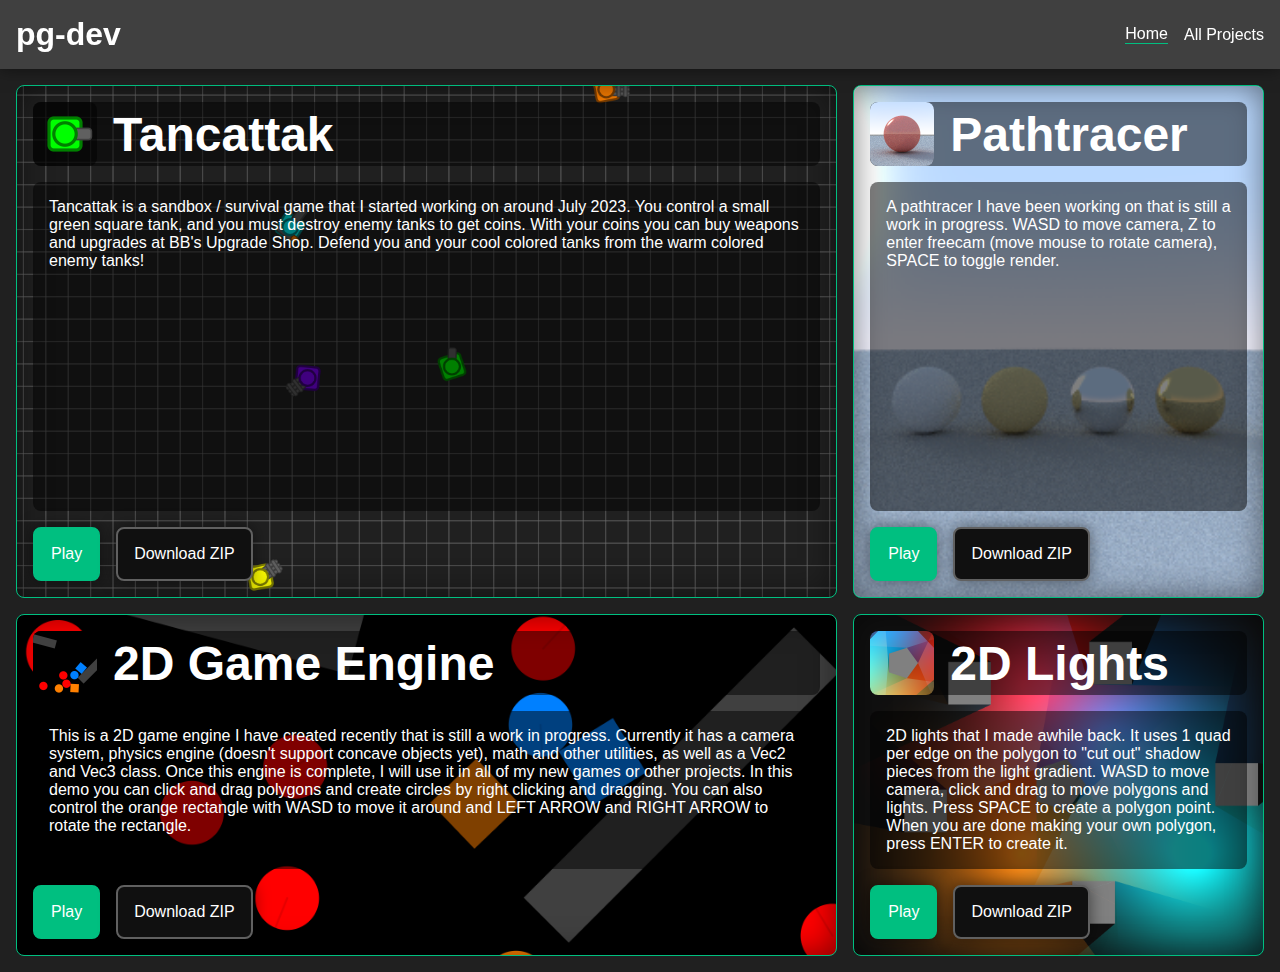
==== index.html @ 0097d8b5 "Added my entire website." ====
<!DOCTYPE html>
<html lang="en">
<head>
    <meta charset="UTF-8">
    <meta name="viewport" content="width=device-width, initial-scale=1.0">
    <link rel="stylesheet" href="styles/styles.css">
    <script src="scripts/index.js"></script>
    <title>Home</title>
</head>
<body>
    <header class="header-1">
        <h2>pg-dev</h2>
        <div class="flex-row flex-row-16g">
            <a href="./index.html" class="header-link current-url">Home</a>
            <a href="./projects.html" class="header-link">All Projects</a>
        </div>
    </header>
    <div class="item-grid-list">
        <div class="item-tab item-parallax-background" style="background-image: url(./assets/tancattak_bg_full.png);">
            <div class="flex-row flex-row-16g flex-wrap item-tab-title-container">
                <img class="item-logo" src="./assets/tancattak_logo.png">
                <h2 class="item-title">Tancattak</h2>
            </div>
            <p class="spaced-v-16 bordered-text item-tab-desc">Tancattak is a sandbox / survival game that I started working on around July 2023. You control a small green square tank, and you must destroy enemy tanks to get coins. With your coins you can buy weapons and upgrades at BB's Upgrade Shop. Defend you and your cool colored tanks from the warm colored enemy tanks!</p>
            <div class="flex-row flex-row-16g">
                <a href="./projects/tancattak_v1_05/index.html" class="btn btn-3 link-btn">Play</a>
                <a href="./projects/tancattak_v1_05/tg_beta_v1_05.zip" target="_blank" class="btn btn-2 link-btn">Download ZIP</a>
            </div>
        </div>
        <div class="item-tab item-parallax-background item-parallax-background-2" style="background-image: url(./assets/pathtracer_bg_2_full.png);">
            <div class="flex-row flex-row-16g flex-wrap item-tab-title-container">
                <img class="item-logo" src="./assets/pathtracer_logo.png">
                <h2 class="item-title">Pathtracer</h2>
            </div>
            <p class="spaced-v-16 bordered-text item-tab-desc">A pathtracer I have been working on that is still a work in progress. WASD to move camera, Z to enter freecam (move mouse to rotate camera), SPACE to toggle render.</p>
            <div class="flex-row flex-row-16g">
                <a href="./projects/pathtracer_v0_9/index.html" class="btn btn-3 link-btn">Play</a>
                <a href="./projects/pathtracer_v0_9/pathtracer_v0_9.zip" target="_blank" class="btn btn-2 link-btn">Download ZIP</a>
            </div>
        </div>
        <div class="item-tab item-parallax-background item-parallax-background-2" style="background-image: url(./assets/pg_2d_engine_bg_full.png);">
            <div class="flex-row flex-row-16g flex-wrap item-tab-title-container">
                <img class="item-logo" src="./assets/pg_2d_engine_logo.png">
                <h2 class="item-title">2D Game Engine</h2>
            </div>
            <p class="spaced-v-16 bordered-text item-tab-desc">This is a 2D game engine I have created recently that is still a work in progress. Currently it has a camera system, physics engine (doesn't support concave objects yet), math and other utilities, as well as a Vec2 and Vec3 class. Once this engine is complete, I will use it in all of my new games or other projects. In this demo you can click and drag polygons and create circles by right clicking and dragging. You can also control the orange rectangle with WASD to move it around and LEFT ARROW and RIGHT ARROW to rotate the rectangle.</p>
            <div class="flex-row flex-row-16g">
                <a href="./projects/pg_2D_engine_v0_5/index.html" class="btn btn-3 link-btn">Play</a>
                <a href="./projects/pg_2D_engine_v0_5/pg_2D_engine_v0_5.zip" target="_blank" class="btn btn-2 link-btn">Download ZIP</a>
            </div>
        </div>
        <div class="item-tab item-parallax-background" style="background-image: url(./assets/2d_lights_bg_full.png);">
            <div class="flex-row flex-row-16g flex-wrap item-tab-title-container">
                <img class="item-logo" src="./assets/2d_lights_logo.png">
                <h2 class="item-title">2D Lights</h2>
            </div>
            <p class="spaced-v-16 bordered-text item-tab-desc">2D lights that I made awhile back. It uses 1 quad per edge on the polygon to "cut out" shadow pieces from the light gradient. WASD to move camera, click and drag to move polygons and lights. Press SPACE to create a polygon point. When you are done making your own polygon, press ENTER to create it.</p>
            <div class="flex-row flex-row-16g">
                <a href="./projects/2d_lights_v1_0/index.html" class="btn btn-3 link-btn">Play</a>
                <a href="./projects/2d_lights_v1_0/2d_lights_v1_0.zip" target="_blank" class="btn btn-2 link-btn">Download ZIP</a>
            </div>
        </div>
    </div>
</body>
</html>
---- styles/styles.css ----
:root {
    --text-color-1: #ffffff;
    --text-color-2: #bfbfbf;
    --bg-1: #202020;
    --bg-2: #000000;
    --bg-3: #101010;
    --bg-4: #404040;
    --bg-5: #606060;
    --shadow-color: rgba(0, 0, 0, 0.502);
    --accent-color-1: #00bf80;
    --accent-color-1-2: #005e3f;
}

*, *:before, *:after {
    font-family: roboto, Arial, Helvetica, sans-serif, system-ui;
    padding: 0px;
    margin: 0px;
    box-sizing: border-box;
}

body {
    color: var(--text-color-1);
    background-color: var(--bg-1);
}

h1 {
    font-size: 64px;
}

h2 {
    font-size: 32px;
}

h3 {
    font-size: 24px;
}

p, a, label, button {
    font-size: 16px;
}

.header-1 {
    display: flex;
    justify-content: space-between;
    align-items: center;
    position: sticky;
    top: 0px;
    background-color: var(--bg-4);
    padding: 16px;
    box-shadow: 0px 0px 16px var(--shadow-color);
}

.header-link {
    text-decoration: none;
    color: var(--text-color-1);
    transition: all 0.2s ease-in-out 0s;
    outline: none;
}

.header-link:hover {
    color: var(--text-color-2);
}

.header-link:focus {
    border-bottom: 1px solid var(--accent-color-1);
}

.header-link.current-url {
    border-bottom: 1px solid var(--accent-color-1);
}

.header-link.current-url:hover {
    border-bottom: 1px solid var(--accent-color-1-2);
}

.flex-row {
    display: flex;
    align-items: center;
    gap: 8px;
}

.flex-row-16g {
    gap: 16px;
}

.flex-row-r {
    justify-content: end;
}

.item-tab {
    padding: 16px;
    width: 100%;
    border: 1px solid var(--accent-color-1);
    border-radius: 8px;
    box-shadow: inset 0px 0px 32px var(--shadow-color);
    display: flex;
    flex-direction: column;
    justify-content: space-between;
    overflow: scroll;
}

.btn {
    background-color: var(--accent-color-1);
    padding: 16px;
    font-size: 16px;
    border: 2px solid var(--accent-color-1);
    border-radius: 8px;
    color: var(--text-color-1);
    transition: all 0.2s ease-in-out 0s;
    cursor: pointer;
    box-shadow: 0px 0px 16px var(--shadow-color);
}

.btn:hover {
    background-color: var(--accent-color-1-2);
    border-color: var(--accent-color-1-2);
}

.btn-2 {
    background-color: var(--bg-3);
    border: 2px solid var(--bg-5);
}

.btn-2:hover {
    background-color: var(--bg-3);
    border-color: var(--accent-color-1);
}

.btn-3 {
    background-color: var(--accent-color-1);
    border: 2px solid var(--accent-color-1);
}

.btn-3:hover {
    background-color: var(--bg-3);
    border-color: var(--accent-color-1);
}

.btn-4 {
    background-color: var(--bg-5);
    border: 2px solid var(--bg-5);
}

.btn-4:hover {
    background-color: var(--bg-4);
    border-color: var(--bg-4);
}

.btn-5 {
    background-color: var(--bg-5);
    border: 2px solid var(--bg-5);
}

.btn-5:hover {
    border-color: var(--bg-5);
    background-color: var(--bg-3);
}

.item-parallax-background {
    background-size: 175%;
    background-position: center;
    transition: all 2s ease-in-out 0s;
}

.item-parallax-background:hover {
    background-size: 150%;
}

.item-parallax-background-2 {
    background-size: 110%;
}

.item-parallax-background-2:hover {
    background-size: 100%;
}

.item-title {
    font-size: 48px;
}

.item-logo {
    width: 64px;
    height: 64px;
    border-radius: 8px;
    display: block;
    background-color: var(--shadow-color);
}

.spaced-v-16 {
    margin: 16px 0px;
}

.item-flex-list {
    display: flex;
    padding: 16px;
    flex-wrap: wrap;
    gap: 16px;
}

.item-grid-list {
    display: grid;
    padding: 16px;
    grid-template-columns: 2fr 1fr;
    grid-auto-rows: 3fr 2fr;
    /* grid */
    gap: 16px;
}

.bordered-text {
    background: var(--shadow-color);
    border-radius: 8px;
    padding: 16px;
}

.item-tab-desc {
    flex-grow: 1;
}

.flex-wrap {
    flex-wrap: wrap;
}

.link-btn {
    text-decoration: none;
    color: var(--text-color-1);
    display: inline-block;
}

.item-tab-title-container {
    background: var(--shadow-color);
    border-radius: 8px;
    padding: 0px;
}

.item-flex-list-column {
    flex-direction: column;
}

.sp-btwn {
    justify-content: space-between;
}
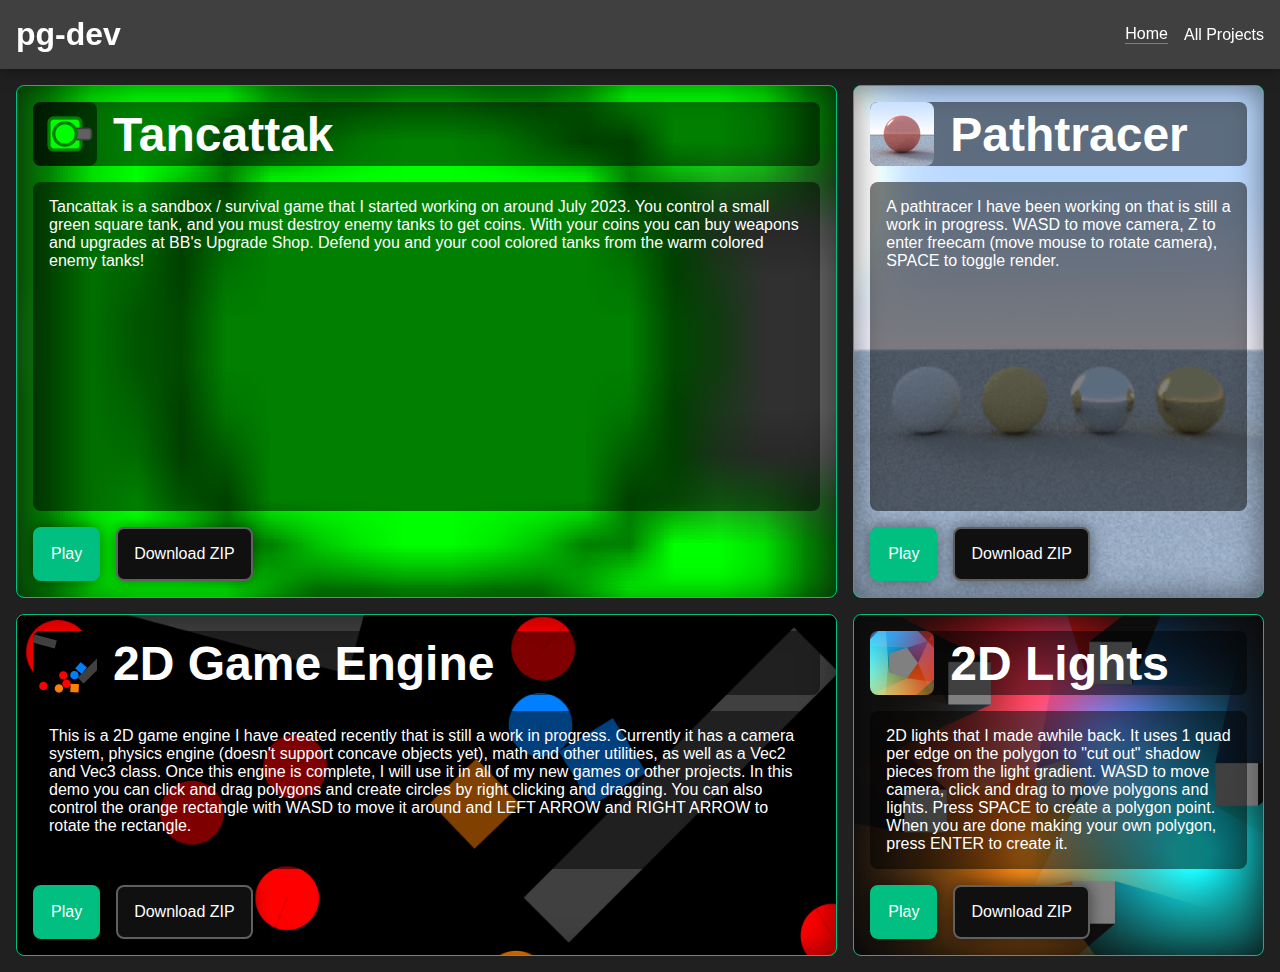
==== commit 0c7a603f: "Added tancattak favicons and such." ====
--- a/index.html
+++ b/index.html
@@ -3,27 +3,27 @@
 <head>
     <meta charset="UTF-8">
     <meta name="viewport" content="width=device-width, initial-scale=1.0">
-    <link rel="stylesheet" href="styles/styles.css">
-    <script src="scripts/index.js"></script>
+    <link rel="stylesheet" href="./styles/styles.css">
+    <script src="./scripts/index.js"></script>
     <title>Home</title>
 </head>
 <body>
     <header class="header-1">
         <h2>pg-dev</h2>
         <div class="flex-row flex-row-16g">
-            <a href="./index.html" class="header-link current-url">Home</a>
+            <a href="/" class="header-link current-url">Home</a>
             <a href="./projects.html" class="header-link">All Projects</a>
         </div>
     </header>
     <div class="item-grid-list">
-        <div class="item-tab item-parallax-background" style="background-image: url(./assets/tancattak_bg_full.png);">
+        <div class="item-tab item-parallax-background" style="background-image: url(./projects/tancattak_v1_05/assets/tancattak_favicon.png);">
             <div class="flex-row flex-row-16g flex-wrap item-tab-title-container">
                 <img class="item-logo" src="./assets/tancattak_logo.png">
                 <h2 class="item-title">Tancattak</h2>
             </div>
             <p class="spaced-v-16 bordered-text item-tab-desc">Tancattak is a sandbox / survival game that I started working on around July 2023. You control a small green square tank, and you must destroy enemy tanks to get coins. With your coins you can buy weapons and upgrades at BB's Upgrade Shop. Defend you and your cool colored tanks from the warm colored enemy tanks!</p>
             <div class="flex-row flex-row-16g">
-                <a href="./projects/tancattak_v1_05/index.html" class="btn btn-3 link-btn">Play</a>
+                <a href="./projects/tancattak_v1_05/" class="btn btn-3 link-btn">Play</a>
                 <a href="./projects/tancattak_v1_05/tg_beta_v1_05.zip" target="_blank" class="btn btn-2 link-btn">Download ZIP</a>
             </div>
         </div>
@@ -34,7 +34,7 @@
             </div>
             <p class="spaced-v-16 bordered-text item-tab-desc">A pathtracer I have been working on that is still a work in progress. WASD to move camera, Z to enter freecam (move mouse to rotate camera), SPACE to toggle render.</p>
             <div class="flex-row flex-row-16g">
-                <a href="./projects/pathtracer_v0_9/index.html" class="btn btn-3 link-btn">Play</a>
+                <a href="./projects/pathtracer_v0_9/" class="btn btn-3 link-btn">Play</a>
                 <a href="./projects/pathtracer_v0_9/pathtracer_v0_9.zip" target="_blank" class="btn btn-2 link-btn">Download ZIP</a>
             </div>
         </div>
@@ -45,7 +45,7 @@
             </div>
             <p class="spaced-v-16 bordered-text item-tab-desc">This is a 2D game engine I have created recently that is still a work in progress. Currently it has a camera system, physics engine (doesn't support concave objects yet), math and other utilities, as well as a Vec2 and Vec3 class. Once this engine is complete, I will use it in all of my new games or other projects. In this demo you can click and drag polygons and create circles by right clicking and dragging. You can also control the orange rectangle with WASD to move it around and LEFT ARROW and RIGHT ARROW to rotate the rectangle.</p>
             <div class="flex-row flex-row-16g">
-                <a href="./projects/pg_2D_engine_v0_5/index.html" class="btn btn-3 link-btn">Play</a>
+                <a href="./projects/pg_2D_engine_v0_5/" class="btn btn-3 link-btn">Play</a>
                 <a href="./projects/pg_2D_engine_v0_5/pg_2D_engine_v0_5.zip" target="_blank" class="btn btn-2 link-btn">Download ZIP</a>
             </div>
         </div>
@@ -56,7 +56,7 @@
             </div>
             <p class="spaced-v-16 bordered-text item-tab-desc">2D lights that I made awhile back. It uses 1 quad per edge on the polygon to "cut out" shadow pieces from the light gradient. WASD to move camera, click and drag to move polygons and lights. Press SPACE to create a polygon point. When you are done making your own polygon, press ENTER to create it.</p>
             <div class="flex-row flex-row-16g">
-                <a href="./projects/2d_lights_v1_0/index.html" class="btn btn-3 link-btn">Play</a>
+                <a href="./projects/2d_lights_v1_0/" class="btn btn-3 link-btn">Play</a>
                 <a href="./projects/2d_lights_v1_0/2d_lights_v1_0.zip" target="_blank" class="btn btn-2 link-btn">Download ZIP</a>
             </div>
         </div>
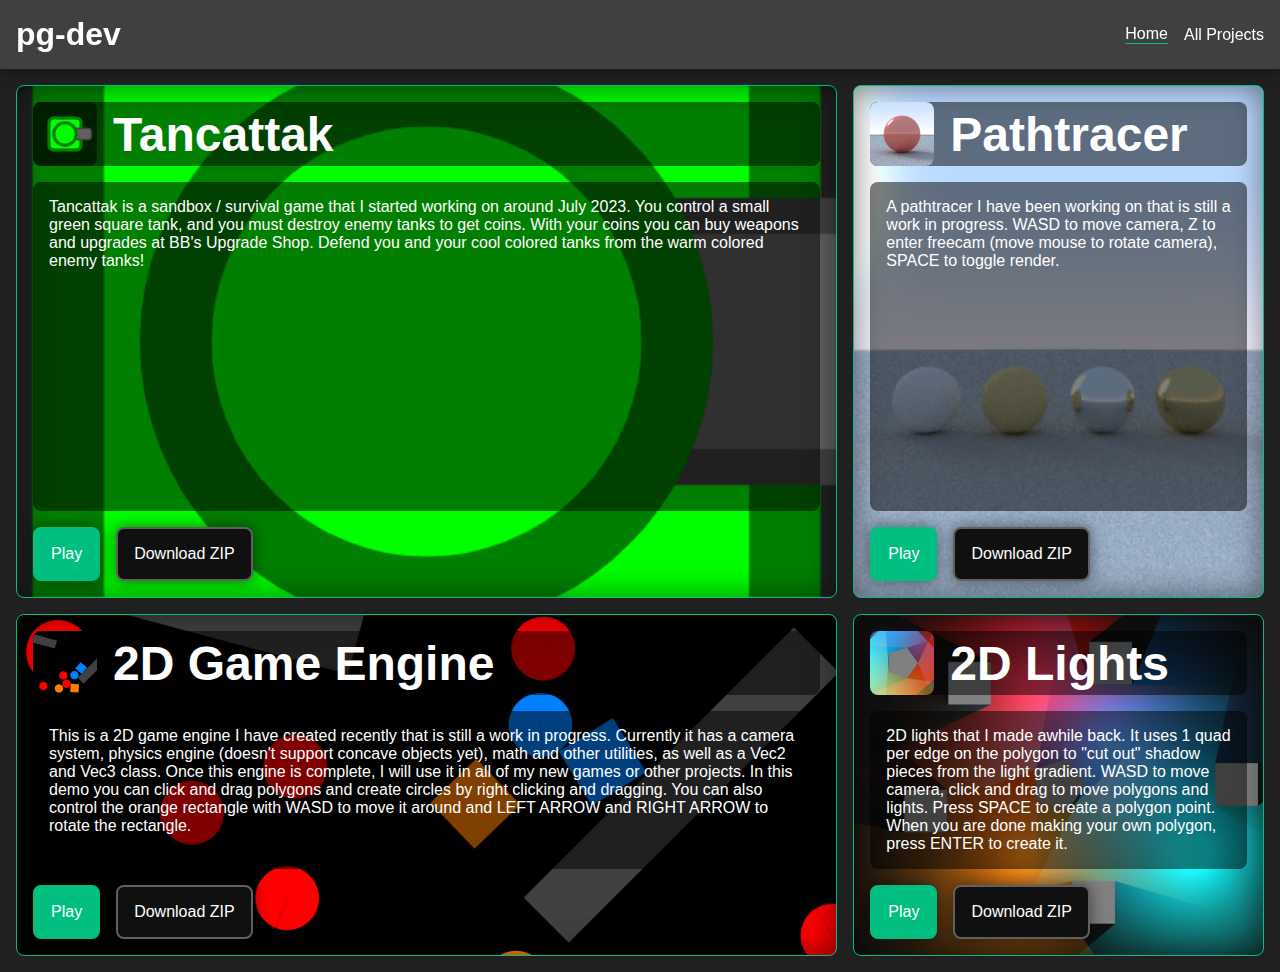
==== commit 91f6e3c9: "Fixed bg-image url" ====
--- a/index.html
+++ b/index.html
@@ -16,7 +16,7 @@
         </div>
     </header>
     <div class="item-grid-list">
-        <div class="item-tab item-parallax-background" style="background-image: url(./projects/tancattak_v1_05/assets/tancattak_favicon.png);">
+        <div class="item-tab item-parallax-background" style="background-image: url(./assets/tancattak_logo.png);">
             <div class="flex-row flex-row-16g flex-wrap item-tab-title-container">
                 <img class="item-logo" src="./assets/tancattak_logo.png">
                 <h2 class="item-title">Tancattak</h2>
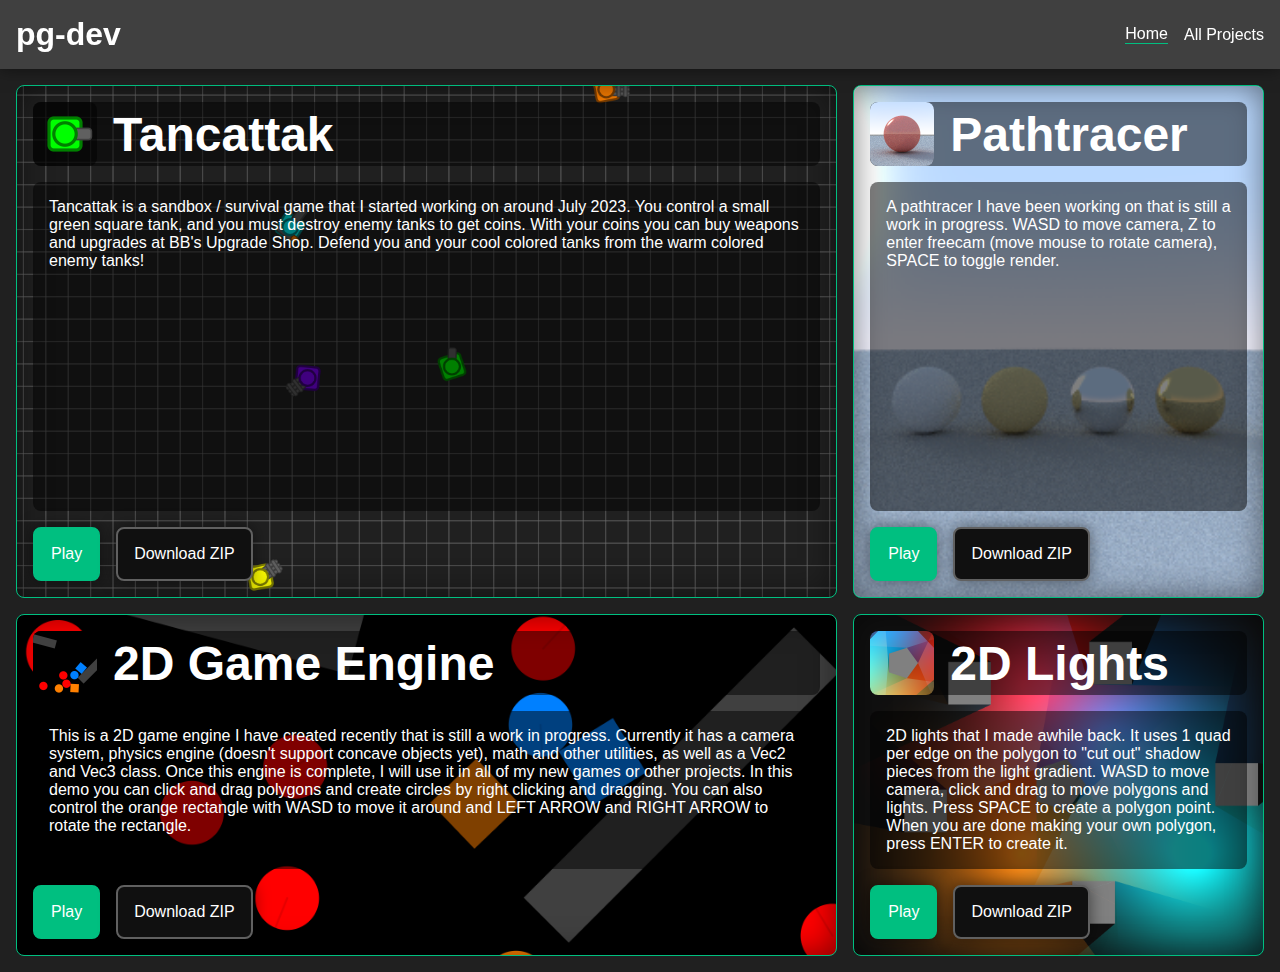
==== commit 9187baea: "Fixed background relative links" ====
--- a/index.html
+++ b/index.html
@@ -16,7 +16,7 @@
         </div>
     </header>
     <div class="item-grid-list">
-        <div class="item-tab item-parallax-background" style="background-image: url(./assets/tancattak_logo.png);">
+        <div class="item-tab item-parallax-background" style="background-image: url(./assets/tancattak_bg_full.png);">
             <div class="flex-row flex-row-16g flex-wrap item-tab-title-container">
                 <img class="item-logo" src="./assets/tancattak_logo.png">
                 <h2 class="item-title">Tancattak</h2>
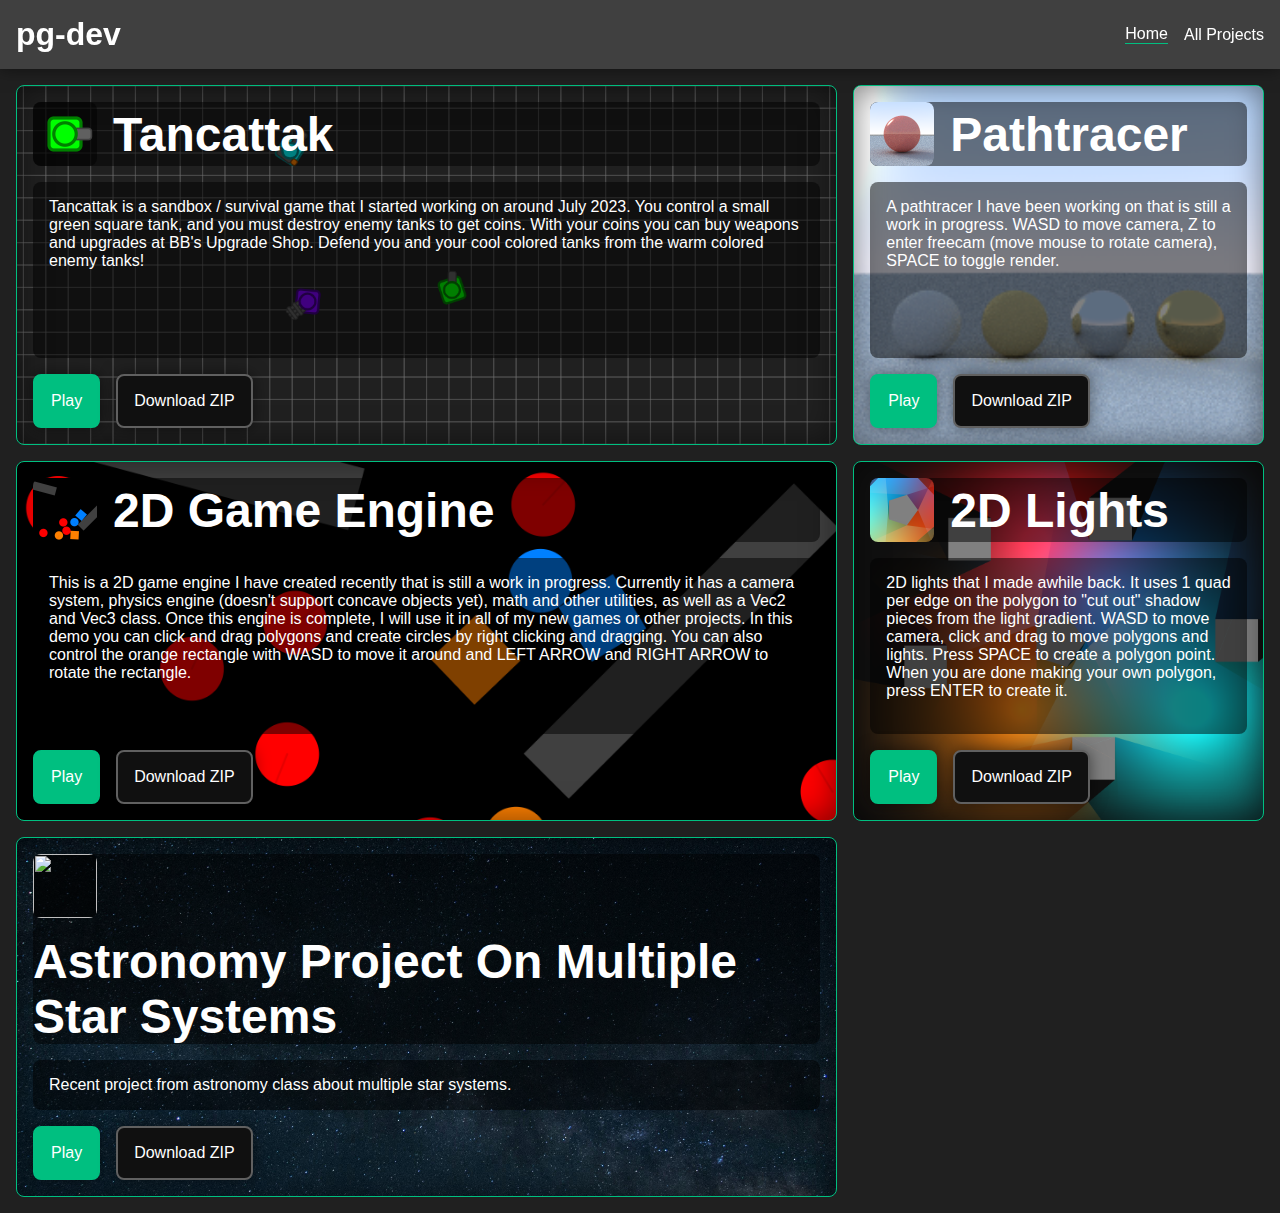
==== commit 0a867a5d: "Added astronomy project." ====
--- a/index.html
+++ b/index.html
@@ -60,6 +60,17 @@
                 <a href="./projects/2d_lights_v1_0/2d_lights_v1_0.zip" target="_blank" class="btn btn-2 link-btn">Download ZIP</a>
             </div>
         </div>
+        <div class="item-tab item-parallax-background" style="background-image: url(./projects/astronomy_project/assets/milky_way_galaxy_dark.jpg);">
+            <div class="flex-row flex-row-16g flex-wrap item-tab-title-container">
+                <img class="item-logo" src="./projects/astronomy_project/assets/milky_way_galaxy_4096.jpg">
+                <h2 class="item-title">Astronomy Project On Multiple Star Systems</h2>
+            </div>
+            <p class="spaced-v-16 bordered-text item-tab-desc">Recent project from astronomy class about multiple star systems.</p>
+            <div class="flex-row flex-row-16g">
+                <a href="./projects/astronomy_project/" class="btn btn-3 link-btn">Play</a>
+                <a href="./projects/astronomy_project/astronomy_project_v0_5.zip" target="_blank" class="btn btn-2 link-btn">Download ZIP</a>
+            </div>
+        </div>
     </div>
 </body>
 </html>--- a/styles/styles.css
+++ b/styles/styles.css
@@ -201,8 +201,7 @@
     display: grid;
     padding: 16px;
     grid-template-columns: 2fr 1fr;
-    grid-auto-rows: 3fr 2fr;
-    /* grid */
+    grid-auto-rows: 1fr;
     gap: 16px;
 }
 
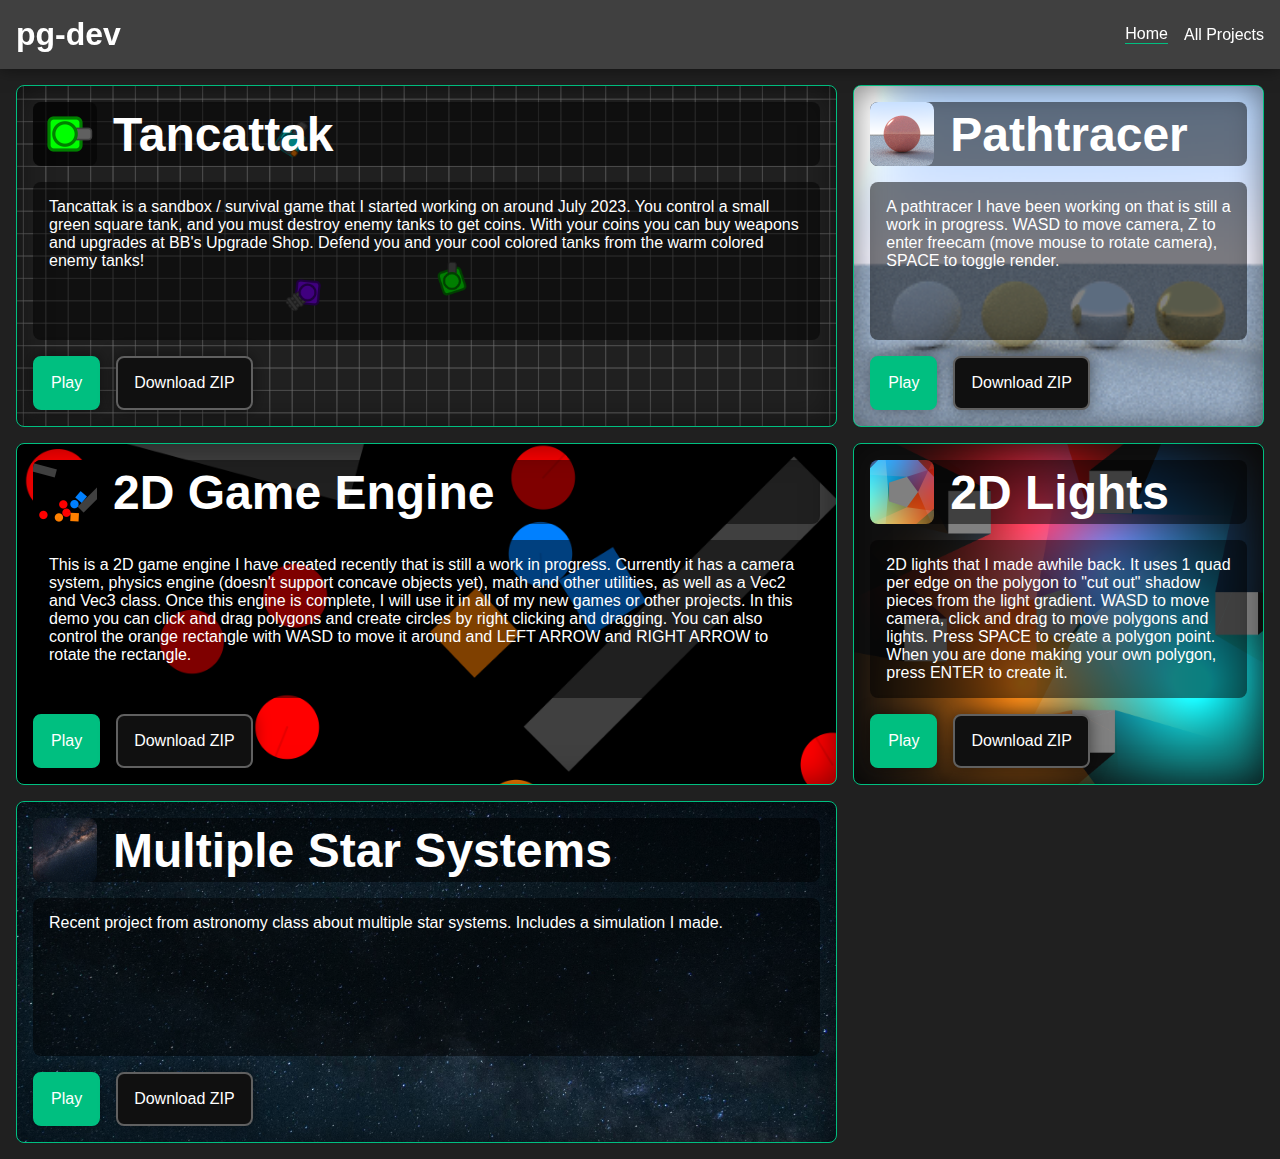
==== commit 4e3779e9: "Downscaled images." ====
--- a/index.html
+++ b/index.html
@@ -60,12 +60,12 @@
                 <a href="./projects/2d_lights_v1_0/2d_lights_v1_0.zip" target="_blank" class="btn btn-2 link-btn">Download ZIP</a>
             </div>
         </div>
-        <div class="item-tab item-parallax-background" style="background-image: url(./projects/astronomy_project/assets/milky_way_galaxy_dark.jpg);">
+        <div class="item-tab item-parallax-background" style="background-image: url(./projects/astronomy_project/assets/milky_way_galaxy_dark_4096.jpg);">
             <div class="flex-row flex-row-16g flex-wrap item-tab-title-container">
-                <img class="item-logo" src="./projects/astronomy_project/assets/milky_way_galaxy_4096.jpg">
-                <h2 class="item-title">Astronomy Project On Multiple Star Systems</h2>
+                <img class="item-logo" src="./projects/astronomy_project/assets/milky_way_galaxy_1024.jpg">
+                <h2 class="item-title">Multiple Star Systems</h2>
             </div>
-            <p class="spaced-v-16 bordered-text item-tab-desc">Recent project from astronomy class about multiple star systems.</p>
+            <p class="spaced-v-16 bordered-text item-tab-desc">Recent project from astronomy class about multiple star systems. Includes a simulation I made.</p>
             <div class="flex-row flex-row-16g">
                 <a href="./projects/astronomy_project/" class="btn btn-3 link-btn">Play</a>
                 <a href="./projects/astronomy_project/astronomy_project_v0_5.zip" target="_blank" class="btn btn-2 link-btn">Download ZIP</a>
